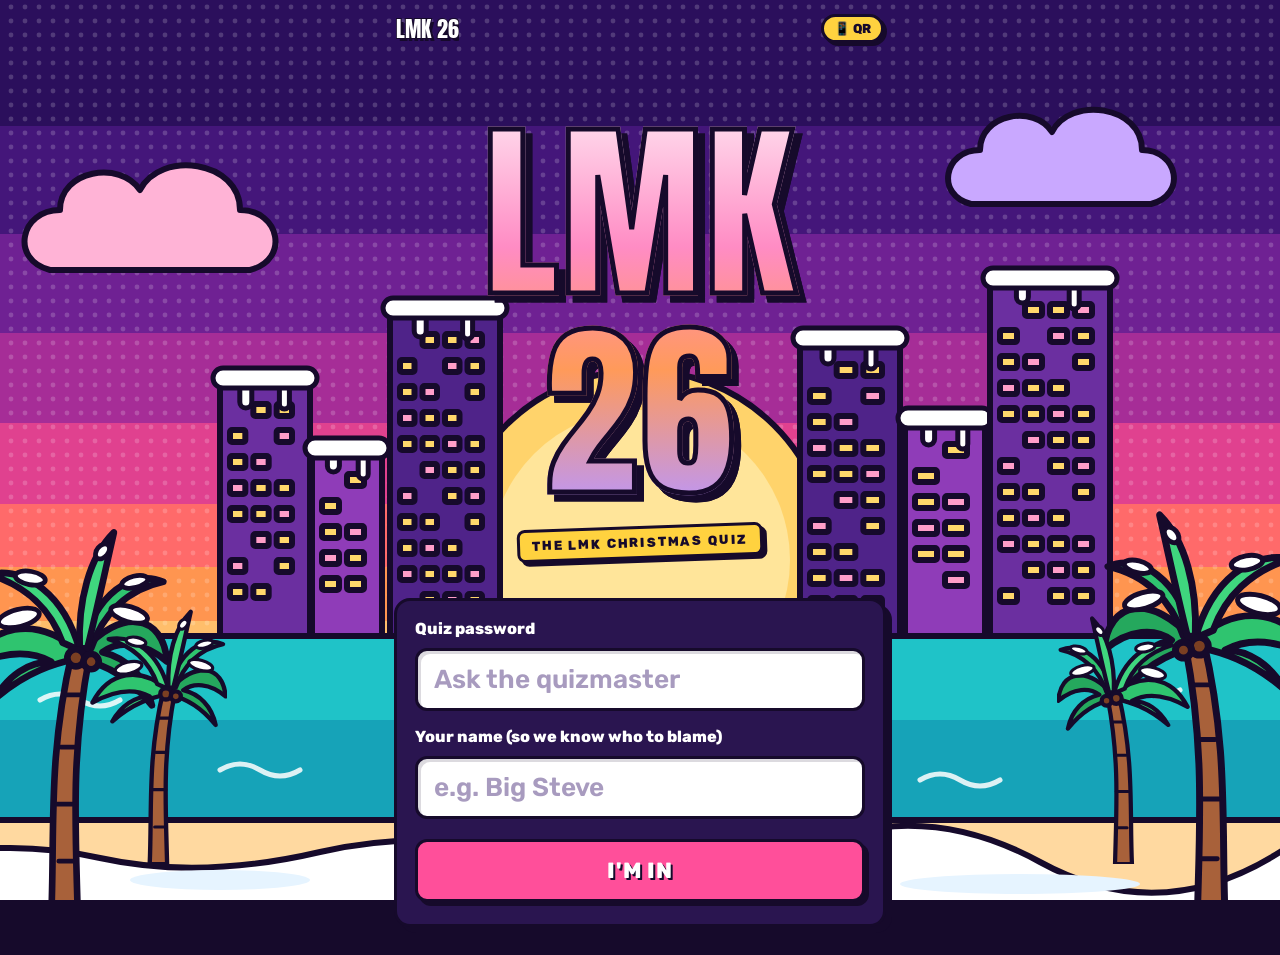
==== index.html @ c64a7b8e "Join QR always points at the players' page; players get a QR to share The host page worked out the p" ====
<!doctype html>
<html lang="en">
<head>
<meta charset="utf-8">
<meta name="viewport" content="width=device-width, initial-scale=1, maximum-scale=1, viewport-fit=cover">
<meta name="theme-color" content="#2b0f5c">
<title>LMK 26 — Christmas Quiz</title>
<link rel="preconnect" href="https://fonts.googleapis.com">
<link href="https://fonts.googleapis.com/css2?family=Anton&family=Rubik:wght@400;600;800&display=swap" rel="stylesheet">
<link rel="stylesheet" href="css/style.css?v=5">
</head>
<body class="player">
<div id="app"></div>
<script src="js/qr.js?v=5"></script>
<script src="js/config.js?v=5"></script>
<script src="js/common.js?v=5"></script>
<script src="js/backend.js?v=5"></script>
<script src="js/player.js?v=5"></script>
</body>
</html>
---- css/style.css ----
/* LMK 26 — sunset-cartoon theme: bold ink outlines, flat colour, hard shadows */
:root {
  --ink: #160a2b;          /* outlines + shadows */
  --text: #ffffff;
  --muted: #e9d9ff;
  --panel: #2a1550;        /* comic panel fill */
  --panel2: #3a1d6b;
  --pink: #ff4f9a;
  --hot: #ff2f86;
  --orange: #ff8f3a;
  --peach: #ffc08a;
  --gold: #ffd23f;
  --lav: #a98bff;
  --teal: #1fc3c8;
  --green: #4fd66b;
  --red: #ff4b5c;
  --head: "Anton", Impact, "Arial Narrow Bold", sans-serif;
  --body: "Rubik", system-ui, -apple-system, sans-serif;
  --r: 16px;
  --sh: 6px 6px 0 var(--ink);
  --sh-sm: 4px 4px 0 var(--ink);
}
* { box-sizing: border-box; }
html, body { margin: 0; min-height: 100%; }
body {
  font-family: var(--body); color: var(--text); min-height: 100dvh; overflow-x: hidden;
  -webkit-tap-highlight-color: transparent; background: var(--ink);
}
button, input { font: inherit; color: inherit; }

/* ---------- scenery: cel-shaded sky, sun, skyline, sea, palms ---------- */
#scenery { position: fixed; inset: 0; z-index: -1; overflow: hidden;
  background: linear-gradient(180deg,
    #2b0f5c 0 14%, #44167a 14% 26%, #6f2193 26% 37%, #a62d97 37% 47%,
    #e0418f 47% 56%, #ff6a6a 56% 63%, #ff9550 63% 69%, #ffbe6b 69% 100%); }
#scenery .world { position: absolute; inset: 0; width: 100%; height: 100%; }
#scenery .palm { position: absolute; bottom: -2%; width: calc(190px * var(--s)); height: calc(363px * var(--s)); }
#scenery .palm.l { left: -40px; } #scenery .palm.l2 { left: 90px; bottom: 4%; }
#scenery .palm.r { right: -40px; transform: scaleX(-1); } #scenery .palm.r2 { right: 90px; bottom: 4%; transform: scaleX(-1); }
/* snow: outlined cartoon flakes at different depths, swaying as they fall */
.snow { position: absolute; inset: 0; pointer-events: none; }
#snowfront { position: fixed; z-index: 5; }
.snow i, .snow b { position: absolute; top: -40px; animation: fall var(--d) linear infinite, sway var(--sd) ease-in-out infinite alternate; will-change: transform; }
.snow i { width: var(--z); height: var(--z); background: #fff; border-radius: 50%; border: 2px solid var(--ink); box-shadow: 2px 2px 0 rgba(22, 10, 43, .5); }
.snow b { font-size: calc(var(--z) * 1.6); line-height: 1; color: #fff; -webkit-text-stroke: 1.5px var(--ink); paint-order: stroke fill; font-weight: 400; font-family: system-ui, sans-serif; }
#snowfront i, #snowfront b { opacity: .95; }
@keyframes fall { to { transform: translateY(calc(100vh + 80px)) rotate(200deg); } }
@keyframes sway { from { translate: calc(var(--sx) * -1) 0; } to { translate: var(--sx) 0; } }
@media (prefers-reduced-motion: reduce) { .snow { display: none; } }
@media (max-width: 600px) {
  #scenery .palm.l2, #scenery .palm.r2 { display: none; }
  #scenery .palm.l { left: -70px; } #scenery .palm.r { right: -70px; }
}

/* ---------- type ---------- */
.logo, .title, .splash, .brand, .qtext { font-family: var(--head); font-weight: 400; letter-spacing: .01em; text-transform: uppercase; }
.logo { margin: 0; line-height: 1.05; padding-top: .05em; font-size: clamp(76px, 17vw, 190px);
  background: linear-gradient(180deg, #ffe3f1 0%, #ff8cc4 35%, #ff9a5a 65%, #b996ff 100%);
  -webkit-background-clip: text; background-clip: text; color: transparent;
  -webkit-text-stroke: 5px var(--ink); paint-order: stroke fill;
  filter: drop-shadow(7px 7px 0 var(--ink)); }
.logo.sm { font-size: 70px; -webkit-text-stroke-width: 3px; }
.sub { display: inline-block; background: var(--gold); color: var(--ink); font-weight: 800; letter-spacing: .14em; text-transform: uppercase;
  font-size: 13px; padding: 6px 12px; border: 3px solid var(--ink); border-radius: 8px; box-shadow: var(--sh-sm); transform: rotate(-2deg); }
.title { font-size: clamp(40px, 7.5vw, 78px); margin: .15em 0 .3em; color: #fff;
  -webkit-text-stroke: 3px var(--ink); paint-order: stroke fill; text-shadow: 5px 5px 0 var(--ink); }
.title.sm { font-size: 40px; }
.title small { font-family: var(--body); font-size: .32em; color: var(--ink); background: var(--peach); padding: 4px 10px; border-radius: 8px;
  -webkit-text-stroke: 0; text-shadow: none; letter-spacing: .08em; vertical-align: middle; border: 3px solid var(--ink); }
.muted { color: var(--muted); } .small { font-size: 14px; } .big { font-size: 24px; font-weight: 800; margin: .2em 0; }
.center { text-align: center; } .grow { flex: 1; } .warn-t { color: var(--gold); font-weight: 800; }

/* comic burst behind big result words */
.splash { position: relative; display: inline-block; z-index: 0; font-size: clamp(50px, 14vw, 100px); margin: .35em 0 .2em; line-height: .95;
  color: #fff; -webkit-text-stroke: 4px var(--ink); paint-order: stroke fill; text-shadow: 5px 5px 0 var(--ink); transform: rotate(-3deg);
  animation: boom .45s cubic-bezier(.3, 1.7, .5, 1); }
.splash::before { content: ""; position: absolute; z-index: -1; inset: -38% -22%; background: var(--ink);
  clip-path: polygon(50% 0, 58% 22%, 78% 6%, 74% 30%, 100% 24%, 82% 44%, 100% 58%, 78% 64%, 90% 88%, 64% 76%, 56% 100%, 46% 78%, 24% 96%, 28% 70%, 0 76%, 18% 54%, 2% 36%, 26% 34%, 18% 8%, 40% 22%); }
.splash::after { content: ""; position: absolute; z-index: -1; inset: -32% -17%;
  background: radial-gradient(circle, rgba(255, 255, 255, .45) 2px, transparent 2.6px) 0 0/12px 12px, var(--burst, var(--gold));
  clip-path: polygon(50% 0, 58% 22%, 78% 6%, 74% 30%, 100% 24%, 82% 44%, 100% 58%, 78% 64%, 90% 88%, 64% 76%, 56% 100%, 46% 78%, 24% 96%, 28% 70%, 0 76%, 18% 54%, 2% 36%, 26% 34%, 18% 8%, 40% 22%); }
@keyframes boom { from { transform: scale(.3) rotate(-12deg); opacity: 0; } }

/* ---------- pieces ---------- */
.card { background: var(--panel); border: 3px solid var(--ink); border-radius: var(--r); padding: 18px; box-shadow: var(--sh); }
.card.center { max-width: 420px; margin: 18vh auto 0; }
.btn { border: 3px solid var(--ink); background: #fff; color: var(--ink); border-radius: 12px; padding: 10px 16px; font-weight: 800; cursor: pointer;
  text-transform: uppercase; letter-spacing: .04em; box-shadow: var(--sh-sm); transition: transform .06s, box-shadow .06s; }
.btn:active { transform: translate(3px, 3px); box-shadow: 1px 1px 0 var(--ink); }
.btn:disabled { opacity: .5; cursor: default; }
.btn.primary { background: var(--pink); color: #fff; text-shadow: 2px 2px 0 var(--ink); }
.btn.big { font-size: 22px; padding: 15px 26px; width: 100%; }
.btn.sm { font-size: 13px; padding: 7px 12px; box-shadow: 3px 3px 0 var(--ink); }
.btn.ghost { background: var(--panel2); color: #fff; }
.btn.danger { background: var(--red); color: #fff; }
.big-input { width: 100%; font-size: 26px; padding: 13px 16px; margin: 10px 0 16px; border-radius: 12px; border: 3px solid var(--ink);
  background: #fff; color: var(--ink); outline: none; box-shadow: inset 3px 3px 0 rgba(22, 10, 43, .15); font-weight: 600; }
.big-input:focus { box-shadow: 0 0 0 4px var(--gold); }
.big-input::placeholder { color: #a89bbf; }
.shake { animation: shake .35s; } @keyframes shake { 25% { transform: translateX(-8px); } 75% { transform: translateX(8px); } }
.pill { display: inline-block; padding: 5px 11px; border-radius: 999px; background: #fff; color: var(--ink); border: 3px solid var(--ink);
  font-size: 12px; font-weight: 800; letter-spacing: .06em; text-transform: uppercase; box-shadow: 3px 3px 0 var(--ink); }
.pill.hot { background: var(--hot); color: #fff; } .pill.warn { background: var(--gold); } .pill.live { background: var(--green); }
.dot { width: 14px; height: 14px; border-radius: 50%; background: var(--green); border: 3px solid var(--ink); }
.dot.off { background: var(--red); }
.stars { display: inline-flex; gap: 3px; font-size: 22px; }
.stars span { color: var(--panel2); -webkit-text-stroke: 1.5px var(--ink); }
.stars .on { color: var(--gold); }

/* answer options */
.opts { display: grid; gap: 12px; }
.opt { position: relative; display: flex; align-items: center; gap: 14px; text-align: left; padding: 14px 16px; border-radius: 14px;
  border: 3px solid var(--ink); font-size: 19px; font-weight: 800; color: #fff; overflow: hidden; cursor: pointer; box-shadow: var(--sh-sm);
  text-shadow: 2px 2px 0 var(--ink); }
.opt b { font-family: var(--head); font-size: 28px; width: 44px; height: 44px; border-radius: 50%; display: grid; place-items: center; flex: none;
  background: #fff; color: var(--ink); border: 3px solid var(--ink); text-shadow: none; }
.opt span { position: relative; z-index: 1; }
.c0 { background: var(--pink); } .c1 { background: var(--teal); } .c2 { background: var(--orange); }
.c3 { background: var(--green); } .c4 { background: var(--lav); } .c5 { background: #ff6a4d; }
.opt:active { transform: translate(3px, 3px); box-shadow: 1px 1px 0 var(--ink); }
.opt.dim { opacity: .35; filter: saturate(.4); }
.opt.right { transform: scale(1.02) rotate(-.6deg); box-shadow: 0 0 0 5px var(--gold), 8px 8px 0 var(--ink); }
.opt.right::after { content: "✔"; position: absolute; right: 64px; font-size: 30px; text-shadow: 2px 2px 0 var(--ink); }
.opt .bar { position: absolute; left: 0; top: 0; bottom: 0; width: var(--w);
  background: radial-gradient(circle, rgba(255, 255, 255, .35) 2px, transparent 2.6px) 0 0/10px 10px; transition: width .8s; }
.opt .cnt { margin-left: auto; font-family: var(--head); font-size: 32px; position: relative; z-index: 1; }

/* ---------- PLAYER ---------- */
body.player #app { max-width: 520px; margin: 0 auto; padding: 0 14px calc(28px + env(safe-area-inset-bottom)); }
.ptop { display: flex; justify-content: space-between; align-items: center; padding: 12px 2px 8px; gap: 10px; }
.ptop .brand { font-size: 22px; color: #fff; -webkit-text-stroke: 2px var(--ink); paint-order: stroke fill; text-shadow: 3px 3px 0 var(--ink);
  white-space: nowrap; overflow: hidden; text-overflow: ellipsis; }
.ptop .me { font-size: 13px; font-weight: 800; background: #fff; color: var(--ink); border: 3px solid var(--ink); border-radius: 999px; padding: 4px 10px;
  box-shadow: 3px 3px 0 var(--ink); white-space: nowrap; max-width: 55%; overflow: hidden; text-overflow: ellipsis; }
.ptop .me b { color: var(--hot); }
.pstage { padding-top: 6px; }
.join { text-align: center; padding-top: 5vh; }
.join .card { text-align: left; margin-top: 26px; } .join label { font-weight: 800; }
.wait { padding-top: 10vh; }
.wait > .big, .wait > p:not(.muted) { text-shadow: 2px 2px 0 var(--ink); }
.qhead { display: flex; gap: 8px; align-items: center; flex-wrap: wrap; }
.tbar { height: 16px; background: #fff; border: 3px solid var(--ink); border-radius: 10px; overflow: hidden; margin: 14px 0; box-shadow: 3px 3px 0 var(--ink); }
.tbar i { display: block; height: 100%; width: 100%; background: var(--teal); transition: width .25s linear; border-right: 3px solid var(--ink); }
.tbar i.low { background: var(--red); }
.qtext.p { font-size: clamp(28px, 7.6vw, 40px); line-height: 1.04; margin: 4px 0 16px; color: #fff;
  -webkit-text-stroke: 2px var(--ink); paint-order: stroke fill; text-shadow: 4px 4px 0 var(--ink); }
.qimg { max-width: 100%; max-height: 34vh; border-radius: 14px; display: block; margin: 0 auto 14px; border: 3px solid var(--ink); box-shadow: var(--sh); }
.locked { text-align: center; margin-top: 20px; transform: rotate(-1deg); }
.locked small, .prompt small { display: inline-block; letter-spacing: .14em; font-weight: 800; background: var(--teal); color: var(--ink);
  padding: 3px 10px; border-radius: 6px; border: 2px solid var(--ink); }
.locked b { display: block; font-size: 28px; margin: 10px 0; }
.locked.miss small { background: var(--red); color: #fff; }
.numbox .big-input { font-size: 34px; text-align: center; }
.res { padding-top: 6vh; }
.res .plus { font-family: var(--head); font-size: 50px; color: var(--gold); margin: .25em 0 0; -webkit-text-stroke: 3px var(--ink); paint-order: stroke fill; text-shadow: 4px 4px 0 var(--ink); }
.res .msg, .msg { font-size: 20px; font-weight: 800; text-shadow: 2px 2px 0 var(--ink); }
.res.win .splash { --burst: var(--green); }
.res.lose .splash { --burst: var(--red); }
.res.meh .splash { --burst: var(--orange); }
.res.miss .splash { --burst: var(--lav); }
.res .card { margin: 16px auto; max-width: 360px; }
.splash.win { --burst: var(--gold); }
.mv.up { color: var(--green); font-weight: 800; } .mv.down { color: var(--red); font-weight: 800; }
.mv { text-shadow: 2px 2px 0 var(--ink); }

/* drawing */
.draw .prompt { text-align: center; padding: 12px; margin-bottom: 12px; background: var(--gold); color: var(--ink); transform: rotate(-1deg); }
.draw .prompt b { display: block; font-size: 21px; margin-top: 6px; }
#cv { width: 100%; aspect-ratio: 1; background: #fff; border-radius: 14px; touch-action: none; display: block; border: 4px solid var(--ink); box-shadow: var(--sh); }
.tools { display: flex; flex-wrap: wrap; gap: 8px; justify-content: center; margin: 12px 0; align-items: center; }
.sw { width: 32px; height: 32px; border-radius: 50%; border: 3px solid var(--ink); cursor: pointer; box-shadow: 2px 2px 0 var(--ink); }
.sw.on { transform: scale(1.22); box-shadow: 0 0 0 3px #fff, 3px 3px 0 3px var(--ink); }
.sz { width: 40px; height: 40px; border-radius: 10px; border: 3px solid var(--ink); background: #fff; display: grid; place-items: center; cursor: pointer; box-shadow: 3px 3px 0 var(--ink); }
.sz i { background: var(--ink); border-radius: 50%; display: block; } .sz.on { background: var(--gold); }
.drawing { display: block; width: 100%; max-width: 520px; aspect-ratio: 1; object-fit: contain; margin: 0 auto 14px; background: #fff; border-radius: 12px;
  border: 4px solid var(--ink); box-shadow: 0 0 0 6px #fff, 10px 10px 0 4px var(--ink); transform: rotate(-1.5deg); }
.drawing.sm { max-width: 300px; }

/* ---------- HOST ---------- */
body.host #app { min-height: 100dvh; display: flex; flex-direction: column; }
.topbar { display: flex; align-items: center; gap: 12px; padding: 10px 22px; background: var(--panel); border-bottom: 4px solid var(--ink); }
.topbar .brand { font-size: 30px; color: #fff; -webkit-text-stroke: 2px var(--ink); paint-order: stroke fill; text-shadow: 3px 3px 0 var(--ink); }
.stage { flex: 1; padding: 24px 4vw; display: flex; flex-direction: column; justify-content: center; }
.controls { display: flex; gap: 12px; align-items: center; justify-content: center; padding: 14px; background: var(--panel); border-top: 4px solid var(--ink); }
.controls .btn.big { width: auto; min-width: 320px; }
.controls .hint { color: var(--muted); font-size: 12px; font-weight: 600; }
.gate { text-align: center; }
.lobby { text-align: center; }
.lobby .hero { margin-bottom: 26px; }
.joinbox { display: inline-flex; gap: 24px; align-items: center; text-align: left; transform: rotate(-1deg); }
.joinbox .qr { width: 190px; height: 190px; background: #fff; border-radius: 12px; padding: 6px; border: 3px solid var(--ink); }
.joinbox .qr svg { width: 100%; height: 100%; display: block; }
.joinbox .url { font-family: var(--head); font-size: 34px; color: var(--gold); -webkit-text-stroke: 2px var(--ink); paint-order: stroke fill;
  text-shadow: 3px 3px 0 var(--ink); margin: 4px 0; word-break: break-all; }
.chips { display: flex; flex-wrap: wrap; gap: 12px; justify-content: center; margin-top: 26px; }
.chip { background: #fff; color: var(--ink); border: 3px solid var(--ink); border-radius: 999px; padding: 7px 16px; font-weight: 800; font-size: 18px; cursor: pointer;
  box-shadow: var(--sh-sm); animation: pop .35s cubic-bezier(.3, 1.6, .5, 1); }
.chip:nth-child(3n+1) { background: var(--peach); transform: rotate(-2deg); } .chip:nth-child(3n+2) { background: #c7f3f4; transform: rotate(1.5deg); }
@keyframes pop { from { transform: scale(0); } }
.qscreen { max-width: 1200px; margin: 0 auto; width: 100%; }
.qscreen .qtext { font-size: clamp(36px, 4.6vw, 72px); line-height: 1.02; margin: 14px 0 26px; color: #fff;
  -webkit-text-stroke: 3px var(--ink); paint-order: stroke fill; text-shadow: 5px 5px 0 var(--ink); }
.qscreen .qtext.sm { font-size: clamp(26px, 3vw, 44px); margin-bottom: 18px; }
.opts.host { grid-template-columns: 1fr 1fr; gap: 18px; }
.opts.host .opt { font-size: clamp(20px, 2.2vw, 32px); padding: 20px; cursor: default; }
.numhint { font-size: 28px; text-align: center; font-weight: 800; }
.qfoot { display: flex; align-items: center; gap: 28px; margin-top: 26px; }
.timer { --p: 1; width: 116px; height: 116px; border-radius: 50%; flex: none; display: grid; place-items: center; border: 4px solid var(--ink); box-shadow: var(--sh);
  background: conic-gradient(var(--teal) calc(var(--p) * 360deg), #fff 0); }
.timer span { width: 80px; height: 80px; border-radius: 50%; background: var(--panel); border: 4px solid var(--ink); display: grid; place-items: center;
  font-family: var(--head); font-size: 40px; }
.timer.low { background: conic-gradient(var(--red) calc(var(--p) * 360deg), #fff 0); }
.timer.done { background: var(--red); } .timer.done span { font-size: 24px; }
.answered { font-weight: 800; }
.answered strong { font-family: var(--head); font-size: 44px; color: var(--gold); -webkit-text-stroke: 2px var(--ink); paint-order: stroke fill; text-shadow: 3px 3px 0 var(--ink); }
.mini { display: flex; flex-wrap: wrap; gap: 6px; margin-top: 8px; }
.mini span { background: #fff; color: var(--ink); padding: 3px 10px; border-radius: 999px; font-size: 14px; font-weight: 800; border: 2px solid var(--ink); }
.mini.big span { font-size: 18px; padding: 5px 12px; }
.mini .gold { background: var(--gold); }
.who { margin-top: 18px; } .who h3 { margin: 0 0 10px; display: inline-block; background: var(--teal); color: var(--ink); padding: 3px 10px; border-radius: 6px;
  border: 2px solid var(--ink); text-transform: uppercase; letter-spacing: .08em; font-size: 15px; }
.who ol { margin: 0; padding-left: 26px; font-size: 22px; line-height: 1.5; font-weight: 600; }
.cols { display: grid; grid-template-columns: 1fr 1fr; gap: 18px; }
.bignum { text-align: center; font-family: var(--head); font-size: clamp(76px, 10vw, 150px); color: var(--gold); line-height: 1.05;
  -webkit-text-stroke: 5px var(--ink); paint-order: stroke fill; text-shadow: 7px 7px 0 var(--ink); }
.bignum small { display: block; font-family: var(--body); font-size: 18px; font-weight: 800; color: #fff; letter-spacing: .14em; text-transform: uppercase;
  -webkit-text-stroke: 0; text-shadow: 2px 2px 0 var(--ink); }
.zinger { text-align: center; font-size: 28px; font-weight: 800; margin: 20px auto 0; width: fit-content; background: var(--hot); color: #fff;
  padding: 8px 18px; border: 3px solid var(--ink); border-radius: 12px; box-shadow: var(--sh-sm); transform: rotate(-1.5deg); text-shadow: 2px 2px 0 var(--ink); }
.fact { margin-top: 18px; font-size: 22px; font-weight: 600; background: #fff7e8; color: var(--ink); }
.fact b { background: var(--gold); padding: 0 6px; border-radius: 4px; }
.revwrap { display: grid; grid-template-columns: minmax(220px, 360px) 1fr; gap: 28px; align-items: start; }
.revwrap .opts.host { grid-template-columns: 1fr; }
.drawscreen { text-align: center; } .drawscreen .qfoot { justify-content: center; }
.drawscreen .sub { margin: 4px 0 10px; }
.board { max-width: 900px; margin: 0 auto; width: 100%; }
.lb { list-style: none; padding: 0; margin: 0; display: grid; gap: 10px; }
.lb li { display: flex; align-items: center; gap: 16px; background: var(--panel); border: 3px solid var(--ink); border-radius: 14px; padding: 8px 18px;
  font-size: 22px; box-shadow: var(--sh-sm); animation: slide .4s backwards; }
.lb li:nth-child(1) { background: var(--gold); color: var(--ink); transform: rotate(-.6deg) scale(1.02); }
.lb li:nth-child(2) { background: #fff; color: var(--ink); } .lb li:nth-child(3) { background: var(--peach); color: var(--ink); }
.lb li:nth-child(2) { animation-delay: .06s; } .lb li:nth-child(3) { animation-delay: .12s; } .lb li:nth-child(n+4) { animation-delay: .18s; }
@keyframes slide { from { transform: translateX(-30px); opacity: 0; } }
.lb .rk { font-family: var(--head); font-size: 28px; width: 46px; height: 46px; display: grid; place-items: center; background: var(--pink); color: #fff;
  border: 3px solid var(--ink); border-radius: 50%; text-shadow: 2px 2px 0 var(--ink); }
.lb .nm { flex: 1; font-weight: 800; } .lb .pts { font-family: var(--head); font-size: 30px; min-width: 110px; text-align: right; }
.lb .mv { width: 46px; font-size: 16px; text-align: center; }
.final { text-align: center; }
.podium { display: flex; justify-content: center; align-items: flex-end; gap: 18px; margin-top: 20px; }
.pod { width: min(28vw, 280px); display: flex; flex-direction: column; align-items: center; gap: 8px; }
.pod .block { width: 100%; border-radius: 14px 14px 0 0; font-family: var(--head); font-size: 58px; display: grid; place-items: center; color: #fff;
  border: 4px solid var(--ink); border-bottom: 0; text-shadow: 4px 4px 0 var(--ink); -webkit-text-stroke: 2px var(--ink); paint-order: stroke fill;
  background: radial-gradient(circle, rgba(255, 255, 255, .3) 2px, transparent 2.6px) 0 0/12px 12px, var(--pink); }
.pod.p1 .block { height: 240px; background-color: var(--gold); } .pod.p2 .block { height: 170px; background-color: var(--teal); }
.pod.p3 .block { height: 120px; background-color: var(--orange); }
.pod .pname { font-family: var(--head); font-size: 42px; text-transform: uppercase; -webkit-text-stroke: 2px var(--ink); paint-order: stroke fill; text-shadow: 4px 4px 0 var(--ink); }
.pod:not(.show) .pname { opacity: .35; }
.pod.show .pname { animation: boom .5s cubic-bezier(.3, 1.6, .5, 1); }
.pod .ppts { font-weight: 800; background: #fff; color: var(--ink); padding: 2px 10px; border-radius: 999px; border: 2px solid var(--ink); }
.prize { background: #fff7e8; color: var(--ink); border: 3px solid var(--ink); border-radius: 10px; padding: 6px 10px; font-weight: 800; box-shadow: 3px 3px 0 var(--ink); }
.prize small { display: block; color: #6b5a85; font-weight: 600; }
.awards { display: grid; grid-template-columns: repeat(auto-fit, minmax(230px, 1fr)); gap: 18px; margin-top: 28px; }
.award:nth-child(odd) { transform: rotate(-1deg); } .award:nth-child(even) { transform: rotate(1deg); }
.award h3 { margin: 0; display: inline-block; background: var(--teal); color: var(--ink); padding: 3px 10px; border-radius: 6px; border: 2px solid var(--ink);
  text-transform: uppercase; letter-spacing: .08em; font-size: 15px; }
.award .pname { font-family: var(--head); font-size: 36px; margin: 8px 0; text-transform: uppercase; text-shadow: 3px 3px 0 var(--ink); }
.gallery { display: grid; grid-template-columns: repeat(auto-fill, minmax(200px, 1fr)); gap: 20px; text-align: left; }
.gallery figure { margin: 0; background: #fff; color: var(--ink); border-radius: 12px; padding: 8px 8px 10px; border: 3px solid var(--ink); box-shadow: var(--sh-sm); }
.gallery figure:nth-child(odd) { transform: rotate(-1.5deg); } .gallery figure:nth-child(even) { transform: rotate(1.2deg); }
.gallery img { width: 100%; border-radius: 6px; display: block; border: 2px solid var(--ink); }
.gallery figcaption { font-size: 14px; padding: 6px 2px 0; } .gallery figcaption b { display: block; color: var(--hot); font-size: 16px; }
.modal { position: fixed; inset: 0; background: rgba(22, 10, 43, .6); display: grid; place-items: center; z-index: 10; }
.menu { width: min(460px, 92vw); } .menu h3 { margin-top: 0; } .menu .row { margin: 10px 0; display: flex; gap: 8px; flex-wrap: wrap; }
.menu .muted { color: var(--muted); }

/* compact layouts for drawing reveals + long leaderboards */
.revwrap .opts.host { gap: 10px; }
.revwrap .opts.host .opt { padding: 10px 14px; font-size: clamp(16px, 1.6vw, 24px); }
.revwrap .opt b { width: 36px; height: 36px; font-size: 22px; }
.revwrap .who { margin-top: 12px; padding: 12px; }
.revwrap .drawing { max-width: 340px; }
@media (max-height: 820px) {
  .stage { padding-top: 14px; padding-bottom: 14px; }
  .qscreen .qtext { margin: 8px 0 16px; }
  .qscreen .qtext.sm { font-size: clamp(22px, 2.4vw, 34px); margin-bottom: 10px; }
  .fact { font-size: 18px; margin-top: 12px; padding: 12px; }
  .revwrap .drawing { max-width: 270px; }
  .lb { gap: 7px; } .lb li { padding: 5px 16px; font-size: 19px; } .lb .rk { width: 38px; height: 38px; font-size: 22px; } .lb .pts { font-size: 24px; }
  .opts.host .opt { padding: 14px; }
}
@media (max-width: 760px) {
  .opts.host, .cols, .revwrap { grid-template-columns: 1fr; }
  .joinbox { flex-direction: column; } .controls .btn.big { min-width: 0; width: 100%; }
  .topbar { flex-wrap: wrap; padding: 10px; } .lb li { font-size: 18px; }
}
/* phones turned sideways */
@media (orientation: landscape) and (max-height: 520px) {
  body.player .wait, body.player .join, body.player .res { padding-top: 2vh; }
  body.player .opts { grid-template-columns: 1fr 1fr; }
  body.player .qtext.p { font-size: 24px; margin-bottom: 10px; }
  #cv { width: min(100%, 72vh); margin: 0 auto; }
  body.player .drawing.sm { max-width: 46vh; }
  body.player .join .logo { font-size: 54px; } body.player .join .logo br { display: none; }
  body.player .join .card { margin-top: 10px; }
}
/* readability over the busy skyline */
body.player .res > p:not(.plus), body.player .wait > p, body.player .q > p, body.player .draw > p, body.player .join > p:not(.sub) {
  display: inline-block; background: rgba(22, 10, 43, .85); padding: 5px 14px; border-radius: 999px; margin: 6px auto; text-shadow: none; }
body.player .res, body.player .wait { display: flex; flex-direction: column; align-items: center; }
body.player .res > .card, body.player .wait > .card { width: 100%; }
body.player .draw > p { display: block; width: fit-content; }
body.player .stars { background: rgba(22, 10, 43, .85); padding: 4px 12px; border-radius: 999px; margin-top: 4px; }
.opt.dim { opacity: 1; filter: saturate(.2) brightness(.62); }
.answered { background: var(--panel); border: 3px solid var(--ink); border-radius: 14px; padding: 10px 16px; box-shadow: var(--sh-sm); }
.drawscreen .sub { transform: none; }
.gate-err { background: var(--red); color:#fff; font-weight:800; padding:8px 12px; border-radius:10px; border:3px solid var(--ink); margin:0 0 12px; }

/* join QR: PIN screen, lobby and full-screen overlay */
.gatewrap { display: flex; gap: 28px; justify-content: center; align-items: center; flex-wrap: wrap; min-height: 100dvh; padding: 20px; }
.gatewrap .card.gate { margin: 0; max-width: 380px; width: 100%; }
.gatejoin { text-align: center; transform: rotate(-1.5deg); }
.gatejoin .qr, .qrbig .qr { width: min(300px, 70vw); aspect-ratio: 1; margin: 6px auto; background: #fff; border: 4px solid var(--ink); border-radius: 14px; padding: 8px; box-shadow: var(--sh-sm); }
.gatejoin .qr svg, .qrbig .qr svg { width: 100%; height: 100%; display: block; }
.gatejoin .url, .qrbig .url { font-family: var(--head); font-size: 26px; color: var(--gold); -webkit-text-stroke: 1.5px var(--ink); paint-order: stroke fill; text-shadow: 3px 3px 0 var(--ink); margin: 10px 0 0; word-break: break-all; }
.joinbox .qr { width: 240px; height: 240px; }
.qrmodal { z-index: 20; cursor: pointer; }
.qrbig { text-align: center; padding: 26px 34px; }
.qrbig .qr { width: min(62vh, 80vw); }
.qrbig .url { font-size: clamp(24px, 3vw, 40px); }
/* keep the front snow off the QR codes so they always scan */
.gatejoin, .joinbox { position: relative; z-index: 6; }

/* players: share the join QR */
.ptop-r { display: flex; align-items: center; gap: 8px; min-width: 0; }
.sharebtn { flex: none; font-weight: 800; font-size: 13px; background: var(--gold); color: var(--ink); border: 3px solid var(--ink); border-radius: 999px;
  padding: 4px 10px; box-shadow: 3px 3px 0 var(--ink); cursor: pointer; }
.sharebtn:active { transform: translate(2px, 2px); box-shadow: 1px 1px 0 var(--ink); }
.sharecard { margin-top: 18px; text-align: center; max-width: 260px; transform: rotate(-1.5deg); position: relative; z-index: 6; }
.sharecard small { display: inline-block; letter-spacing: .14em; font-weight: 800; background: var(--teal); color: var(--ink); padding: 3px 10px; border-radius: 6px; border: 2px solid var(--ink); }
.sharecard .qr { width: 180px; aspect-ratio: 1; margin: 10px auto 4px; background: #fff; border: 3px solid var(--ink); border-radius: 10px; padding: 6px; }
.sharecard .qr svg { width: 100%; height: 100%; display: block; }
body.player .wait > .card.sharecard { width: auto; }
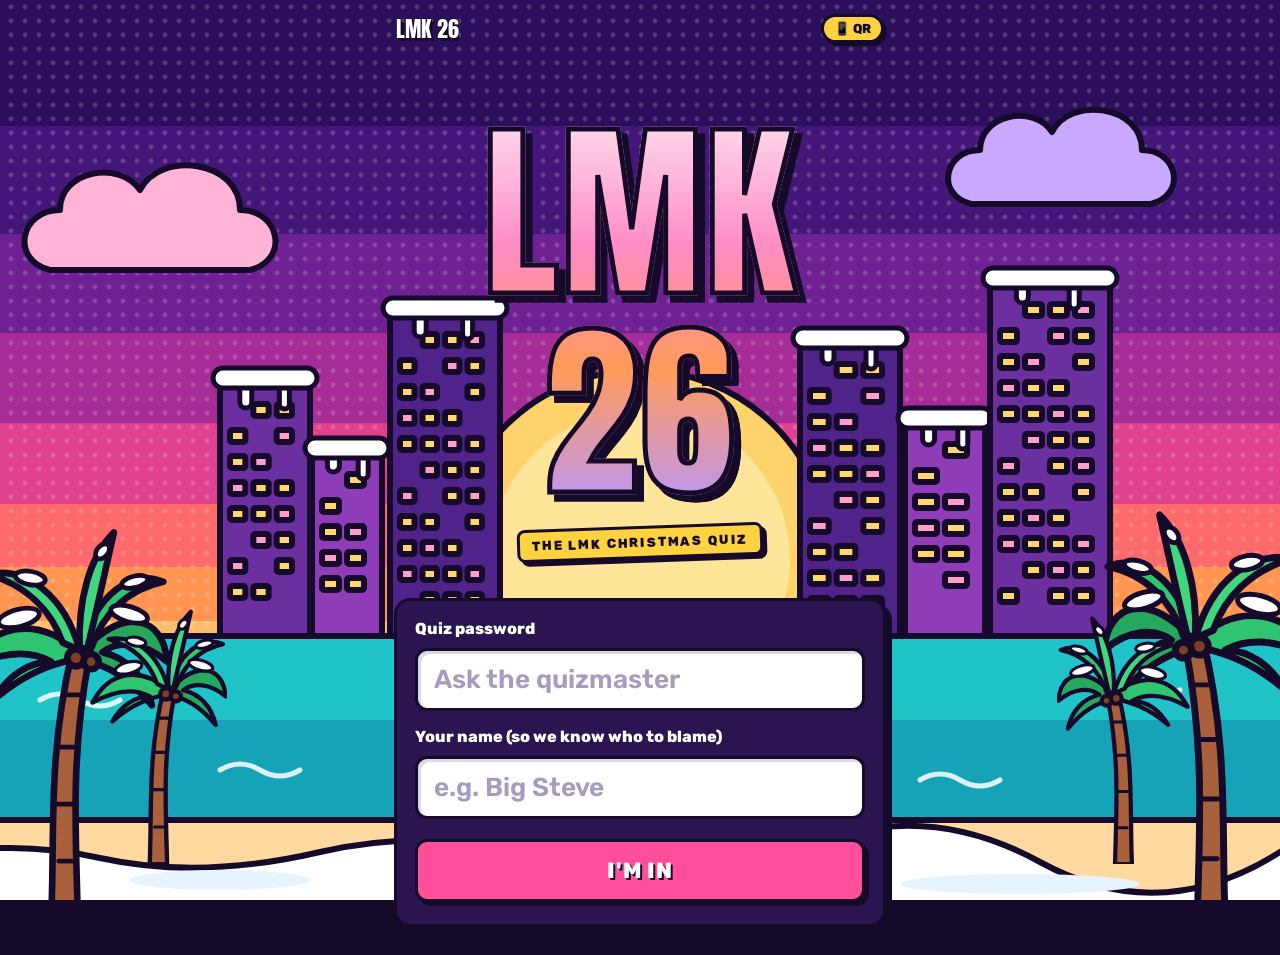
==== commit fde82bf9: "Add a question builder: edit one question at a time, then upload or export builder.html logs in with" ====
--- a/index.html
+++ b/index.html
@@ -7,14 +7,14 @@
 <title>LMK 26 — Christmas Quiz</title>
 <link rel="preconnect" href="https://fonts.googleapis.com">
 <link href="https://fonts.googleapis.com/css2?family=Anton&family=Rubik:wght@400;600;800&display=swap" rel="stylesheet">
-<link rel="stylesheet" href="css/style.css?v=5">
+<link rel="stylesheet" href="css/style.css?v=6">
 </head>
 <body class="player">
 <div id="app"></div>
-<script src="js/qr.js?v=5"></script>
-<script src="js/config.js?v=5"></script>
-<script src="js/common.js?v=5"></script>
-<script src="js/backend.js?v=5"></script>
-<script src="js/player.js?v=5"></script>
+<script src="js/qr.js?v=6"></script>
+<script src="js/config.js?v=6"></script>
+<script src="js/common.js?v=6"></script>
+<script src="js/backend.js?v=6"></script>
+<script src="js/player.js?v=6"></script>
 </body>
 </html>
--- a/css/style.css
+++ b/css/style.css
@@ -340,3 +340,76 @@
 .sharecard .qr { width: 180px; aspect-ratio: 1; margin: 10px auto 4px; background: #fff; border: 3px solid var(--ink); border-radius: 10px; padding: 6px; }
 .sharecard .qr svg { width: 100%; height: 100%; display: block; }
 body.player .wait > .card.sharecard { width: auto; }
+
+/* ---------- QUESTION BUILDER ---------- */
+body.builder #app { min-height: 100dvh; display: flex; flex-direction: column; }
+body.builder .topbar .brand { font-size: 24px; }
+.savedmark { font-size: 12px; font-weight: 800; color: var(--muted); }
+.bstart { max-width: 560px; margin: 0 auto; padding: 5vh 16px 40px; text-align: center; }
+.bstart .card { text-align: left; margin-top: 22px; }
+.bstart .choices { display: grid; gap: 12px; margin-top: 14px; }
+.bstart .choices .btn { display: flex; flex-direction: column; align-items: flex-start; text-align: left; }
+.bstart .choices .btn small { font-size: 12px; font-weight: 600; text-transform: none; letter-spacing: 0; opacity: .85; margin-top: 3px; }
+.okline { font-weight: 800; color: var(--green); text-shadow: 1px 1px 0 var(--ink); }
+.note { min-height: 1.2em; font-weight: 800; color: var(--gold); }
+.pinrow { display: flex; gap: 10px; align-items: center; } .pinrow .big-input { margin: 0; font-size: 20px; padding: 10px 14px; }
+.bnav { display: flex; gap: 10px; align-items: center; flex-wrap: wrap; padding: 12px 18px; background: rgba(22, 10, 43, .75); border-bottom: 3px solid var(--ink); }
+.bnav .step { border: 3px solid var(--ink); background: #fff; color: var(--ink); border-radius: 10px; padding: 6px 12px; font-weight: 800; cursor: pointer; box-shadow: 3px 3px 0 var(--ink); }
+.bnav .step.on { background: var(--gold); } .bnav .step.finish { background: var(--green); }
+.chipsq { display: flex; gap: 6px; flex-wrap: wrap; flex: 1; }
+.chipq { width: 38px; height: 38px; border-radius: 50%; border: 3px solid var(--ink); font-family: var(--head); font-size: 17px; cursor: pointer; color: var(--ink); box-shadow: 2px 2px 0 var(--ink); }
+.chipq.ok { background: var(--green); } .chipq.bad { background: var(--red); color: #fff; } .chipq.todo { background: var(--gold); }
+.chipq.draw { background: var(--lav); } .chipq.add { background: #fff; font-size: 22px; }
+.chipq.on { outline: 4px solid #fff; transform: scale(1.12); }
+.bmain { flex: 1; padding: 20px 16px 40px; }
+.bcard { max-width: 760px; margin: 0 auto; }
+.bcard h3 { margin: 22px 0 8px; display: inline-block; background: var(--teal); color: var(--ink); padding: 3px 10px; border-radius: 6px; border: 2px solid var(--ink); font-size: 15px; text-transform: uppercase; letter-spacing: .08em; }
+.bcard label { display: block; font-weight: 800; margin: 12px 0 0; }
+.bcard .hint, .hint { font-weight: 600; font-size: 13px; color: var(--muted); }
+.inp { display: block; width: 100%; margin-top: 6px; font-size: 18px; padding: 10px 12px; border-radius: 10px; border: 3px solid var(--ink); background: #fff; color: var(--ink); font-weight: 600; outline: none; font-family: var(--body); }
+.inp:focus { box-shadow: 0 0 0 4px var(--gold); }
+textarea.inp { resize: vertical; } .inp.prompts { font-size: 15px; line-height: 1.45; }
+select.inp { appearance: auto; }
+.grid2 { display: grid; grid-template-columns: 1fr 1fr; gap: 0 16px; } .grid3 { display: grid; grid-template-columns: 1fr 1fr 1fr; gap: 0 16px; align-items: end; }
+.tick { display: flex !important; gap: 8px; align-items: center; } .tick input { width: 22px; height: 22px; accent-color: var(--pink); }
+.ticks { display: grid; grid-template-columns: 1fr 1fr; }
+.bhead { display: flex; justify-content: space-between; align-items: center; gap: 10px; flex-wrap: wrap; }
+.bhead .title small { font-size: .45em; }
+.bhead .tools { display: flex; gap: 6px; margin: 0; }
+.segs { display: flex; gap: 8px; flex-wrap: wrap; margin: 6px 0 4px; }
+.seg { border: 3px solid var(--ink); background: var(--panel2); color: #fff; border-radius: 999px; padding: 8px 14px; font-weight: 800; cursor: pointer; box-shadow: 3px 3px 0 var(--ink); }
+.seg.on { background: var(--pink); }
+.optedit { display: grid; gap: 8px; margin-top: 8px; }
+.optrow { display: flex; align-items: center; gap: 10px; padding: 8px 10px; border-radius: 12px; border: 3px solid var(--ink); box-shadow: 3px 3px 0 var(--ink); }
+.optrow b { font-family: var(--head); font-size: 22px; width: 36px; height: 36px; flex: none; border-radius: 50%; display: grid; place-items: center; background: #fff; color: var(--ink); border: 3px solid var(--ink); }
+.optrow .inp { margin: 0; flex: 1; min-width: 0; }
+.optrow .right { display: flex; align-items: center; gap: 6px; margin: 0; color: #fff; text-shadow: 1px 1px 0 var(--ink); white-space: nowrap; }
+.optrow .right input { width: 22px; height: 22px; accent-color: var(--green); }
+.optrow .x { border: 2px solid var(--ink); background: #fff; color: var(--ink); border-radius: 8px; width: 32px; height: 32px; cursor: pointer; font-weight: 800; flex: none; }
+.optedit + .btn { margin-top: 10px; }
+.drawinfo { background: #fff7e8; color: var(--ink); border: 3px solid var(--ink); border-radius: 12px; padding: 12px 14px; margin: 10px 0; font-weight: 600; }
+.drawinfo a { color: var(--hot); }
+details { margin-top: 12px; } summary { cursor: pointer; font-weight: 800; }
+.probs { margin-top: 14px; background: var(--red); color: #fff; border: 3px solid var(--ink); border-radius: 10px; padding: 8px 12px; font-weight: 800; }
+.probs.ok { background: var(--green); color: var(--ink); }
+.probs ul { margin: 6px 0 0; padding-left: 20px; } .probs a { color: #fff; }
+.bfoot { display: flex; justify-content: space-between; align-items: center; gap: 10px; margin-top: 22px; flex-wrap: wrap; }
+.bfoot .row { display: flex; gap: 8px; flex-wrap: wrap; }
+.bfoot a.btn { text-decoration: none; }
+.bsplit { display: grid; grid-template-columns: minmax(0, 760px) 320px; gap: 24px; justify-content: center; align-items: start; }
+.bsplit .bcard { margin: 0; }
+.bprev { position: sticky; top: 16px; }
+.phone { background: var(--panel); border: 4px solid var(--ink); border-radius: 28px; padding: 16px 14px 20px; box-shadow: var(--sh); min-height: 420px; }
+.phone .opts { gap: 8px; } .phone .opt { font-size: 15px; padding: 9px 10px; } .phone .opt b { width: 32px; height: 32px; font-size: 20px; }
+.pv-top { display: flex; gap: 6px; margin-bottom: 8px; }
+.pv-q { font-family: var(--head); text-transform: uppercase; font-size: 24px; line-height: 1.05; margin-bottom: 12px; -webkit-text-stroke: 1.5px var(--ink); paint-order: stroke fill; text-shadow: 3px 3px 0 var(--ink); word-wrap: break-word; }
+.pv-num { background: #fff; color: #9a8db3; border: 3px solid var(--ink); border-radius: 10px; padding: 12px; text-align: center; font-weight: 800; }
+.pv-ans { margin-top: 10px; text-align: center; font-weight: 800; } .pv-ans b { color: var(--gold); }
+.pv-draw { display: flex; flex-direction: column; align-items: center; gap: 6px; padding-top: 80px; font-size: 40px; text-align: center; }
+.pv-draw b { font-family: var(--head); font-size: 28px; } .pv-draw span { font-size: 14px; color: var(--muted); }
+.summary { font-size: 18px; line-height: 1.7; padding-left: 22px; }
+@media (max-width: 1100px) { .bsplit { grid-template-columns: minmax(0, 760px); } .bprev { position: static; max-width: 340px; margin: 0 auto; } }
+@media (max-width: 640px) { .grid2, .grid3, .ticks { grid-template-columns: 1fr; } .bnav { padding: 10px; } .bhead .tools .btn { padding: 6px 9px; } .optrow .right span { display: none; } }
+body.builder #snowfront { display: none; }
+.chipsq { flex: 1 1 260px; min-width: 0; }
+@media (max-width: 640px) { .chipsq { order: 3; flex-basis: 100%; } .bnav .step { padding: 5px 9px; font-size: 13px; } .chipq { width: 34px; height: 34px; font-size: 15px; } }
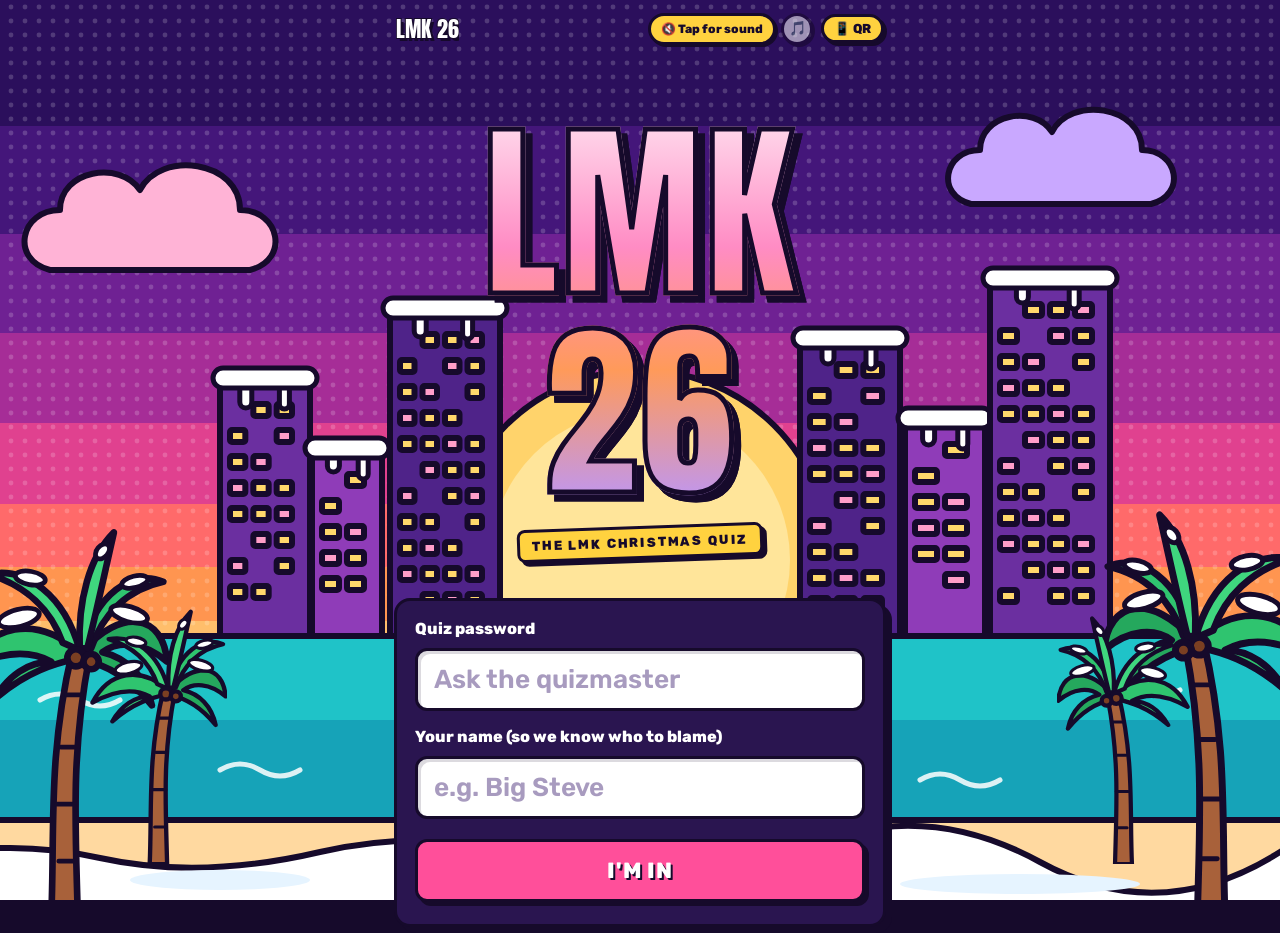
==== commit 9f0c7c1c: "Synced sound effects and music; phone screens fit without scrolling Sound (js/sfx.js, Web Audio, no " ====
--- a/index.html
+++ b/index.html
@@ -7,14 +7,15 @@
 <title>LMK 26 — Christmas Quiz</title>
 <link rel="preconnect" href="https://fonts.googleapis.com">
 <link href="https://fonts.googleapis.com/css2?family=Anton&family=Rubik:wght@400;600;800&display=swap" rel="stylesheet">
-<link rel="stylesheet" href="css/style.css?v=6">
+<link rel="stylesheet" href="css/style.css?v=11">
 </head>
 <body class="player">
 <div id="app"></div>
-<script src="js/qr.js?v=6"></script>
-<script src="js/config.js?v=6"></script>
-<script src="js/common.js?v=6"></script>
-<script src="js/backend.js?v=6"></script>
-<script src="js/player.js?v=6"></script>
+<script src="js/qr.js?v=11"></script>
+<script src="js/sfx.js?v=11"></script>
+<script src="js/config.js?v=11"></script>
+<script src="js/common.js?v=11"></script>
+<script src="js/backend.js?v=11"></script>
+<script src="js/player.js?v=11"></script>
 </body>
 </html>
--- a/css/style.css
+++ b/css/style.css
@@ -413,3 +413,123 @@
 body.builder #snowfront { display: none; }
 .chipsq { flex: 1 1 260px; min-width: 0; }
 @media (max-width: 640px) { .chipsq { order: 3; flex-basis: 100%; } .bnav .step { padding: 5px 9px; font-size: 13px; } .chipq { width: 34px; height: 34px; font-size: 15px; } }
+/* host: the Next button and top bar are always on screen, however tall the page gets */
+body.host .controls { position: sticky; bottom: 0; z-index: 8; }
+body.host .topbar { position: sticky; top: 0; z-index: 8; }
+.qscreen .drawing { max-height: 46vh; width: auto; max-width: 100%; aspect-ratio: 1; }
+.qimg { max-height: 40vh; }
+.ctl-live { font-weight: 800; background: #fff; color: var(--ink); border: 3px solid var(--ink); border-radius: 999px; padding: 6px 14px; box-shadow: 3px 3px 0 var(--ink); white-space: nowrap; }
+.ctl-live b { font-family: var(--head); font-size: 20px; font-weight: 400; }
+
+/* ---------- pictures of people (self-portraits) ---------- */
+.av { display: inline-grid; place-items: center; flex: none; width: 44px; height: 44px; border-radius: 50%; overflow: hidden; background: #fff;
+  border: 3px solid var(--ink); box-shadow: 2px 2px 0 var(--ink); font-family: var(--head); color: var(--ink); font-size: 18px; vertical-align: middle; }
+.av img { width: 100%; height: 100%; object-fit: cover; display: block; }
+.av.none { background: var(--peach); }
+.av.sm { width: 36px; height: 36px; font-size: 15px; } .av.md { width: 64px; height: 64px; font-size: 24px; margin: 8px 0 0; }
+.av.lg { width: 96px; height: 96px; font-size: 34px; border-width: 4px; } .av.xl { width: 128px; height: 128px; font-size: 44px; border-width: 4px; }
+
+/* ---------- winner celebration ---------- */
+.celebrate { position: relative; text-align: center; padding: 10px 0 18px; overflow: hidden; }
+.burst-wrap { position: relative; width: min(330px, 86vw); aspect-ratio: 1; margin: 0 auto; display: grid; place-items: center; }
+.burst { position: absolute; inset: 0; background: conic-gradient(from 0deg, var(--gold), #fff3a6, var(--gold), var(--orange), var(--gold), #fff3a6, var(--gold));
+  clip-path: polygon(50% 0, 57% 30%, 85% 15%, 70% 43%, 100% 50%, 70% 57%, 85% 85%, 57% 70%, 50% 100%, 43% 70%, 15% 85%, 30% 57%, 0 50%, 30% 43%, 15% 15%, 43% 30%);
+  animation: spin 7s linear infinite, flash .55s steps(2) infinite; filter: drop-shadow(0 0 18px rgba(255, 210, 63, .9)); }
+.burst.b2 { inset: 8%; background: var(--hot); animation: spin 5s linear infinite reverse, flash .55s steps(2) infinite .27s; }
+@keyframes spin { to { transform: rotate(360deg); } }
+@keyframes flash { 50% { filter: brightness(1.45) drop-shadow(0 0 28px #fff); } }
+.sparkles i { position: absolute; left: 50%; top: 50%; font-style: normal; font-size: 30px; color: #fff; -webkit-text-stroke: 1.5px var(--ink);
+  transform: rotate(var(--a)) translateY(calc(min(330px, 86vw) * -.53)); animation: twinkle 1s ease-in-out infinite var(--d); }
+@keyframes twinkle { 50% { opacity: .2; font-size: 18px; } }
+.hero { position: relative; animation: bounce .9s cubic-bezier(.3, 1.6, .5, 1) infinite alternate; }
+@keyframes bounce { from { transform: translateY(14px) rotate(-6deg) scale(.96); } to { transform: translateY(-16px) rotate(6deg) scale(1.06); } }
+.hero-av { width: min(190px, 50vw); height: min(190px, 50vw); border-width: 6px; box-shadow: 8px 8px 0 var(--ink); font-size: 70px; }
+.champ-title { font-family: var(--head); font-size: clamp(56px, 14vw, 110px); line-height: 1; margin-top: 10px; color: var(--gold);
+  -webkit-text-stroke: 4px var(--ink); paint-order: stroke fill; text-shadow: 6px 6px 0 var(--ink); animation: pulse .7s ease-in-out infinite alternate; }
+@keyframes pulse { to { transform: scale(1.08) rotate(-2deg); } }
+.champ-name { font-family: var(--head); font-size: clamp(34px, 9vw, 64px); text-transform: uppercase; -webkit-text-stroke: 2px var(--ink); paint-order: stroke fill; text-shadow: 4px 4px 0 var(--ink); }
+.champ-pts { display: inline-block; font-weight: 800; background: #fff; color: var(--ink); border: 3px solid var(--ink); border-radius: 999px; padding: 4px 14px; margin: 6px 0 10px; }
+.celebrate .prize { max-width: 320px; margin: 0 auto; }
+.celebrate.me .champ-title { color: var(--green); }
+.confetti { position: fixed; inset: 0; pointer-events: none; z-index: 30; overflow: hidden; }
+.confetti i { position: absolute; top: -30px; border: 2px solid var(--ink); border-radius: 2px; animation: drop linear forwards; }
+@keyframes drop { to { transform: translateY(110vh) rotate(720deg); } }
+@media (prefers-reduced-motion: reduce) { .burst, .hero, .champ-title, .sparkles i { animation: none; } }
+.pod .av { margin-bottom: 4px; }
+.lb .av { margin-left: -6px; }
+
+/* ---------- phones as the shared screen ---------- */
+.av.xs { width: 28px; height: 28px; font-size: 12px; border-width: 2px; box-shadow: none; }
+.whohere { display: flex; flex-wrap: wrap; gap: 6px; justify-content: center; margin: 10px 0; max-width: 100%; }
+.whohere span { background: #fff; color: var(--ink); font-weight: 800; font-size: 14px; padding: 3px 10px; border-radius: 999px; border: 2px solid var(--ink); }
+.whohere span.mine { background: var(--gold); }
+.roomcount { margin: 10px 0 0; font-weight: 800; } .roomcount b { font-family: var(--head); font-size: 26px; font-weight: 400; color: var(--gold); -webkit-text-stroke: 1.5px var(--ink); paint-order: stroke fill; }
+.room { text-align: left; margin-top: 14px !important; }
+.room h3 { margin: 4px 0 8px; display: inline-block; background: var(--teal); color: var(--ink); padding: 3px 10px; border-radius: 6px; border: 2px solid var(--ink); text-transform: uppercase; letter-spacing: .08em; font-size: 13px; }
+.room h3 + .mini, .room .mini { margin-bottom: 6px; }
+.rbar { position: relative; display: flex; align-items: center; gap: 8px; padding: 7px 10px; margin-bottom: 7px; border-radius: 10px; border: 3px solid var(--ink); overflow: hidden; color: #fff; font-weight: 800; text-shadow: 1px 1px 0 var(--ink); }
+.rbar b { font-family: var(--head); font-size: 18px; width: 28px; height: 28px; flex: none; border-radius: 50%; display: grid; place-items: center; background: #fff; color: var(--ink); border: 2px solid var(--ink); text-shadow: none; position: relative; z-index: 1; }
+.rbar .rt { position: relative; z-index: 1; flex: 1; font-size: 14px; }
+.rbar em { position: absolute; left: 0; top: 0; bottom: 0; width: var(--w); background: radial-gradient(circle, rgba(255, 255, 255, .35) 2px, transparent 2.6px) 0 0/9px 9px; }
+.rbar strong { position: relative; z-index: 1; font-family: var(--head); font-size: 22px; font-weight: 400; }
+.rbar:not(.right) { filter: saturate(.25) brightness(.7); }
+.rbar.right { box-shadow: 0 0 0 3px var(--gold); } .rbar.right .rt::after { content: " ✔"; }
+.closest { margin: 0 0 8px; padding-left: 22px; font-size: 17px; line-height: 1.6; }
+.artline { font-weight: 800; margin: 12px 0 0; text-shadow: 1px 1px 0 var(--ink); }
+body.player .res .fact { text-align: left; font-size: 16px; margin: 14px auto 0; max-width: 100%; }
+body.player .res .zinger { font-size: 18px; }
+.pboard { padding-top: 4px; } .pboard > p { font-weight: 600; }
+.plb li { font-size: 17px; padding: 6px 10px; gap: 10px; }
+.plb .rk { width: 32px; height: 32px; font-size: 18px; } .plb .pts { font-size: 20px; min-width: 64px; } .plb .mv { width: 34px; font-size: 13px; }
+.plb li.me { outline: 4px solid var(--hot); }
+.plb li.gap { justify-content: center; background: transparent; border: 0; box-shadow: none; font-size: 22px; }
+.pfinal { text-align: center; padding-top: 6px; }
+.ppod { display: grid; gap: 12px; margin-top: 10px; } .ppod.small { grid-template-columns: 1fr 1fr; }
+.pcard { background: var(--panel); border: 3px solid var(--ink); border-radius: 16px; padding: 12px; box-shadow: var(--sh-sm); display: flex; flex-direction: column; align-items: center; gap: 4px; }
+.pcard .place { font-family: var(--head); font-size: 30px; -webkit-text-stroke: 1.5px var(--ink); paint-order: stroke fill; text-shadow: 3px 3px 0 var(--ink); }
+.pcard.p1 .place { color: var(--gold); } .pcard.p2 .place { color: var(--teal); } .pcard.p3 .place { color: var(--orange); }
+.pcard:not(.show) { opacity: .65; }
+.pcard.show { animation: boom .5s cubic-bezier(.3, 1.6, .5, 1); }
+.pcard .pn { font-family: var(--head); font-size: 26px; text-transform: uppercase; text-shadow: 3px 3px 0 var(--ink); } .pcard .pn em { font-family: var(--body); font-size: 14px; color: var(--gold); text-transform: none; }
+.pcard .pp { font-weight: 800; background: #fff; color: var(--ink); border-radius: 999px; padding: 2px 10px; border: 2px solid var(--ink); }
+.pcard.me { outline: 4px solid var(--gold); }
+.ppod.small .pcard .av.lg { width: 70px; height: 70px; font-size: 26px; } .ppod.small .pcard .pn { font-size: 18px; }
+.myfinal { font-weight: 600; margin: 14px 0; background: rgba(22, 10, 43, .85); padding: 6px 12px; border-radius: 999px; display: inline-block; }
+.pawards { display: grid; gap: 14px; margin-top: 10px; }
+.pawards .award.me { outline: 4px solid var(--gold); }
+.pgallery { grid-template-columns: 1fr 1fr; gap: 12px; margin-top: 10px; }
+.pgallery figcaption { font-size: 12px; } .pgallery figcaption b { font-size: 14px; }
+.drawinfo code { display: block; margin: 6px 0; font-size: 13px; background: #f1e6ff; padding: 6px 8px; border-radius: 6px; white-space: normal; }
+.packrow { display: flex; gap: 8px; flex-wrap: wrap; margin-top: 10px; }
+
+/* sound switches */
+.sndbtns { display: inline-flex; gap: 5px; flex: none; }
+.sndbtn { width: 32px; height: 32px; border-radius: 50%; border: 3px solid var(--ink); background: #fff; font-size: 14px; line-height: 1; cursor: pointer;
+  box-shadow: 2px 2px 0 var(--ink); padding: 0; display: grid; place-items: center; opacity: .55; }
+.sndbtn.on { opacity: 1; background: var(--gold); }
+.sndbtn.wake { width: auto; border-radius: 999px; padding: 0 10px; font-size: 12px; font-weight: 800; opacity: 1; background: var(--gold); color: var(--ink); animation: pulse .7s ease-in-out infinite alternate; white-space: nowrap; }
+.topbar .sndbtn { width: 36px; height: 36px; font-size: 16px; }
+@media (max-width: 400px) { .ptop .me { max-width: 34%; } }
+
+/* ---------- phones: fit on one screen ---------- */
+body.player #app { padding-bottom: 6px; }
+body.player .wait { padding-top: 3vh; }
+body.player .res { padding-top: 0; }
+body.player .res .splash { font-size: min(13vw, 8.5vh); margin: .3em 0 .15em; }
+body.player .res .plus { font-size: min(44px, 6vh); margin-top: .15em; }
+body.player .res .msg { font-size: 17px; margin: 6px auto; }
+body.player .res > .card { padding: 10px 14px; margin: 8px auto; } body.player .res > .card .big { font-size: 20px; margin: 0; }
+body.player .room { padding: 10px 12px; } .room .rbar { padding: 5px 8px; margin-bottom: 5px; } .room .rbar b { width: 24px; height: 24px; font-size: 15px; }
+.room .mini.big span { font-size: 14px; padding: 3px 9px; } .room p.small { margin: 4px 0 0; }
+body.player .res .fact { padding: 10px 12px; font-size: 15px; }
+body.player .qtext.p { font-size: min(7.4vw, 5vh, 38px); margin-bottom: 12px; }
+body.player .opt { padding: min(14px, 1.8vh) 14px; }
+body.player .drawing.sm { max-width: min(300px, 38vh); }
+.pboard .plb li { padding: min(6px, .8vh) 10px; }
+/* drawing: the canvas takes whatever height is left, so tools are always on screen */
+.draw .prompt { padding: 8px 10px; margin-bottom: 8px; } .draw .prompt b { font-size: 18px; margin-top: 3px; }
+#cv { width: 100%; margin: 0 auto; }
+.draw .tools { margin: 7px 0; gap: 6px; }
+.draw .tbar { margin: 8px 0; }
+.draw > p.small { margin: 2px auto 0; }
+body.player #snowfront { display: none; } /* phones: snow behind the content only, never over text */
